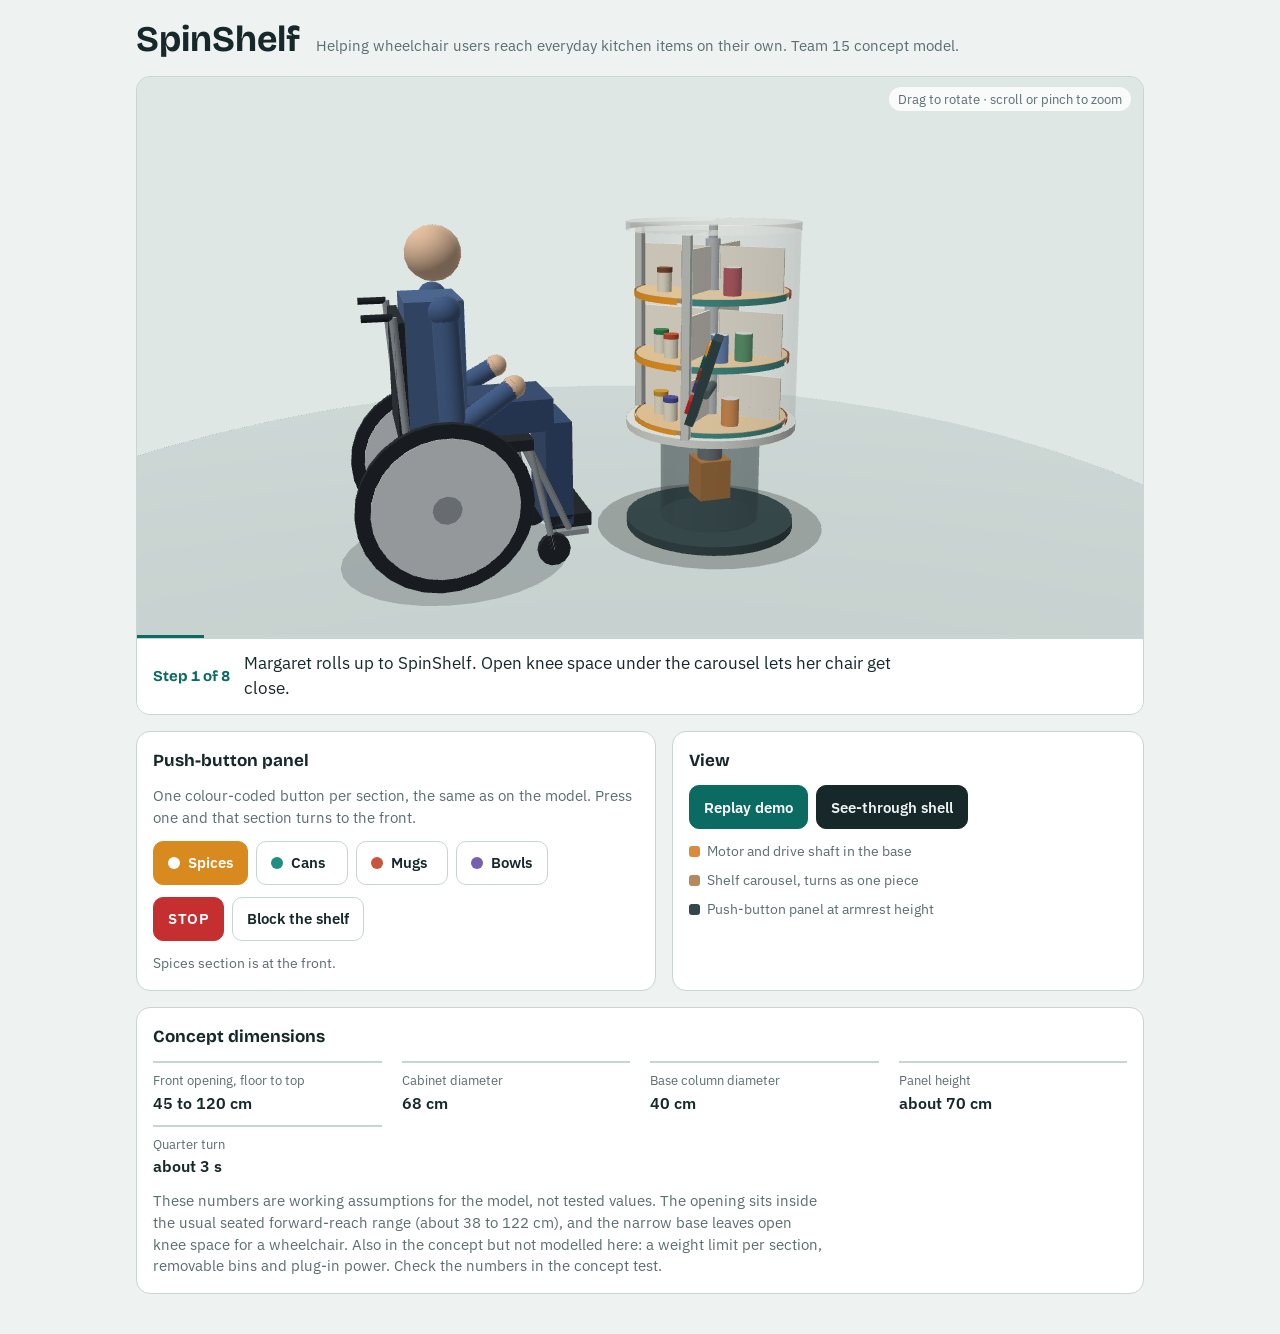
==== spinshelf-3d.html @ 4b02f3b1 "Add files via upload" ====
<!DOCTYPE html>
<html lang="en">
<head>
<meta charset="utf-8">
<meta name="viewport" content="width=device-width, initial-scale=1">
<title>SpinShelf 3D Concept Model</title>
<link rel="preconnect" href="https://fonts.googleapis.com">
<link href="https://fonts.googleapis.com/css2?family=Bricolage+Grotesque:opsz,wght@12..96,500;12..96,700&family=IBM+Plex+Sans:wght@400;500;600&display=swap" rel="stylesheet">
<style>
/* Layout idea: one stage (3D view) with the story caption under it, then the product's own side panel as the controls. */
:root{
  --paper:#eef2f1; --stage:#dfe7e5; --card:#ffffff; --ink:#16282a; --muted:#5a6d6f; --line:#c9d5d3;
  --accent:#0b6b62; --accent-ink:#ffffff;
  --s1:#d98a1f; --s2:#1f8f84; --s3:#c9563c; --s4:#7361ad; --stop:#c62f2f;
  --display:"Bricolage Grotesque","Trebuchet MS",sans-serif;
  --body:"IBM Plex Sans","Segoe UI",system-ui,sans-serif;
  color-scheme:light;
}
@media (prefers-color-scheme: dark){
  :root:not([data-theme="light"]){
    --paper:#101a1b; --stage:#182628; --card:#1b2b2d; --ink:#e8f0ef; --muted:#9db0b1; --line:#2f4245;
    --accent:#3cc0b0; --accent-ink:#06211e; color-scheme:dark;
  }
}
:root[data-theme="dark"]{
  --paper:#101a1b; --stage:#182628; --card:#1b2b2d; --ink:#e8f0ef; --muted:#9db0b1; --line:#2f4245;
  --accent:#3cc0b0; --accent-ink:#06211e; color-scheme:dark;
}
*{box-sizing:border-box}
html,body{margin:0}
body{background:var(--paper);color:var(--ink);font-family:var(--body);font-size:16px;line-height:1.5}
.wrap{max-width:1040px;margin:0 auto;padding:20px 16px 40px;display:flex;flex-direction:column;gap:16px}
header{display:flex;flex-wrap:wrap;align-items:baseline;gap:6px 16px}
h1{font-family:var(--display);font-weight:700;font-size:clamp(26px,4.5vw,36px);line-height:1.1;margin:0;text-wrap:balance}
header p{margin:0;color:var(--muted);font-size:15px}
.stage{position:relative;background:var(--stage);border:1px solid var(--line);border-radius:14px;overflow:hidden}
canvas{display:block;width:100%;height:min(62vh,560px);min-height:340px;touch-action:none;cursor:grab}
canvas:active{cursor:grabbing}
.hint{position:absolute;top:10px;right:12px;font-size:12.5px;color:var(--muted);background:color-mix(in srgb,var(--card) 80%,transparent);padding:3px 9px;border-radius:99px}
.err{position:absolute;inset:0;display:none;align-items:center;justify-content:center;padding:24px;text-align:center;color:var(--muted)}
.caption{display:flex;gap:14px;align-items:center;padding:12px 16px;background:var(--card);border-top:1px solid var(--line);min-height:76px}
.step{font-family:var(--display);font-weight:700;font-size:15px;color:var(--accent);white-space:nowrap;font-variant-numeric:tabular-nums}
#cap{margin:0;font-size:16.5px;max-width:65ch}
.bar{height:3px;background:var(--line)}
.bar i{display:block;height:100%;width:0;background:var(--accent)}
.controls{display:grid;grid-template-columns:1.1fr 1fr;gap:16px}
@media (max-width:720px){.controls{grid-template-columns:1fr}}
.card{background:var(--card);border:1px solid var(--line);border-radius:14px;padding:16px;display:flex;flex-direction:column;gap:12px}
h2{font-family:var(--display);font-weight:700;font-size:17px;margin:0}
.card p{margin:0;color:var(--muted);font-size:14.5px}
.row{display:flex;flex-wrap:wrap;gap:8px;align-items:center}
button{font:600 15px var(--body);color:var(--ink);background:transparent;border:1.5px solid var(--line);border-radius:10px;padding:9px 14px;min-height:44px;cursor:pointer}
button:hover{border-color:var(--ink)}
button:focus-visible{outline:3px solid var(--accent);outline-offset:2px}
button.primary{background:var(--accent);border-color:var(--accent);color:var(--accent-ink)}
button[aria-pressed="true"]{background:var(--ink);border-color:var(--ink);color:var(--paper)}
.shelf{min-width:92px;display:inline-flex;align-items:center;gap:8px}
.shelf::before{content:"";width:12px;height:12px;border-radius:50%;background:var(--c)}
.shelf[aria-pressed="true"]{background:var(--c);border-color:var(--c);color:#fff}
.shelf[aria-pressed="true"]::before{background:#fff}
.arrow{min-width:56px;font-size:18px}
.stopb{background:var(--stop);border-color:var(--stop);color:#fff;letter-spacing:.04em}
.seg{display:inline-flex;border:1.5px solid var(--line);border-radius:10px;overflow:hidden}
.seg button{border:0;border-radius:0}
.status{font-size:14px;color:var(--muted);min-height:21px}
.legend{display:flex;flex-wrap:wrap;gap:8px 18px;font-size:14px;color:var(--muted);padding:0;margin:0;list-style:none}
.legend li{display:flex;align-items:center;gap:7px}
.legend i{width:11px;height:11px;border-radius:3px;background:var(--c)}
.specs{display:grid;grid-template-columns:repeat(auto-fit,minmax(200px,1fr));gap:10px 20px;margin:0}
.specs div{border-top:2px solid var(--line);padding-top:8px}
.specs dt{font-size:13px;color:var(--muted)}
.specs dd{margin:0;font-weight:600;font-variant-numeric:tabular-nums}
.note{font-size:13.5px;color:var(--muted);margin:0;max-width:75ch}
</style>
</head>
<body>
<div class="wrap">
  <header>
    <h1>SpinShelf</h1>
    <p>Helping wheelchair users reach everyday kitchen items on their own. Team 15 concept model.</p>
  </header>

  <section class="stage" aria-label="3D model of SpinShelf">
    <canvas id="gl" aria-label="Interactive 3D model. Drag to rotate, scroll or pinch to zoom."></canvas>
    <div class="hint">Drag to rotate · scroll or pinch to zoom</div>
    <div class="err" id="err">This browser could not start the 3D view (WebGL is off). Open the page in Chrome, Safari or Edge.</div>
    <div class="bar"><i id="prog"></i></div>
    <div class="caption" aria-live="polite">
      <span class="step" id="stepn">Demo</span>
      <p id="cap">SpinShelf is a freestanding motorized carousel. Press a section button and that section turns to the front.</p>
    </div>
  </section>

  <div class="controls">
    <section class="card">
      <h2>Push-button panel</h2>
      <p>One colour-coded button per section, the same as on the model. Press one and that section turns to the front.</p>
      <div class="row" role="group" aria-label="Sections">
        <button class="shelf" id="b0" style="--c:var(--s1)" aria-pressed="true">Spices</button>
        <button class="shelf" id="b1" style="--c:var(--s2)" aria-pressed="false">Cans</button>
        <button class="shelf" id="b2" style="--c:var(--s3)" aria-pressed="false">Mugs</button>
        <button class="shelf" id="b3" style="--c:var(--s4)" aria-pressed="false">Bowls</button>
      </div>
      <div class="row">
        <button class="stopb" id="stop">STOP</button>
        <button id="block" aria-pressed="false">Block the shelf</button>
      </div>
      <div class="status" id="status">Spices section is at the front.</div>
    </section>

    <section class="card">
      <h2>View</h2>
      <div class="row">
        <button class="primary" id="play">Replay demo</button>
        <button id="shell" aria-pressed="true">See-through shell</button>
      </div>
      <ul class="legend">
        <li><i style="--c:#d98a3d"></i>Motor and drive shaft in the base</li>
        <li><i style="--c:#b58a5a"></i>Shelf carousel, turns as one piece</li>
        <li><i style="--c:#33474a"></i>Push-button panel at armrest height</li>
      </ul>
    </section>
  </div>

  <section class="card">
    <h2>Concept dimensions</h2>
    <dl class="specs">
      <div><dt>Front opening, floor to top</dt><dd>45 to 120 cm</dd></div>
      <div><dt>Cabinet diameter</dt><dd>68 cm</dd></div>
      <div><dt>Base column diameter</dt><dd>40 cm</dd></div>
      <div><dt>Panel height</dt><dd>about 70 cm</dd></div>
      <div><dt>Quarter turn</dt><dd>about 3 s</dd></div>
    </dl>
    <p class="note">These numbers are working assumptions for the model, not tested values. The opening sits inside the usual seated forward-reach range (about 38 to 122 cm), and the narrow base leaves open knee space for a wheelchair. Also in the concept but not modelled here: a weight limit per section, removable bins and plug-in power. Check the numbers in the concept test.</p>
  </section>
</div>

<script>
(function(){
"use strict";
const cv=document.getElementById('gl');
const gl=cv.getContext('webgl',{antialias:true,alpha:false});
if(!gl){document.getElementById('err').style.display='flex';return;}

/* ---------- math ---------- */
const mul=(a,b)=>{const o=new Array(16);for(let c=0;c<4;c++)for(let r=0;r<4;r++)o[c*4+r]=a[r]*b[c*4]+a[4+r]*b[c*4+1]+a[8+r]*b[c*4+2]+a[12+r]*b[c*4+3];return o;};
const X=(...m)=>m.reduce(mul);
const T=(x,y,z)=>[1,0,0,0,0,1,0,0,0,0,1,0,x,y,z,1];
const RY=a=>{const c=Math.cos(a),s=Math.sin(a);return[c,0,-s,0,0,1,0,0,s,0,c,0,0,0,0,1];};
const RX=a=>{const c=Math.cos(a),s=Math.sin(a);return[1,0,0,0,0,c,s,0,0,-s,c,0,0,0,0,1];};
const RZ=a=>{const c=Math.cos(a),s=Math.sin(a);return[c,s,0,0,-s,c,0,0,0,0,1,0,0,0,0,1];};
const tp=(m,x,y,z)=>[m[0]*x+m[4]*y+m[8]*z+m[12],m[1]*x+m[5]*y+m[9]*z+m[13],m[2]*x+m[6]*y+m[10]*z+m[14]];
const tn=(m,x,y,z)=>[m[0]*x+m[4]*y+m[8]*z,m[1]*x+m[5]*y+m[9]*z,m[2]*x+m[6]*y+m[10]*z];
const sub=(a,b)=>[a[0]-b[0],a[1]-b[1],a[2]-b[2]];
const cross=(a,b)=>[a[1]*b[2]-a[2]*b[1],a[2]*b[0]-a[0]*b[2],a[0]*b[1]-a[1]*b[0]];
const dot=(a,b)=>a[0]*b[0]+a[1]*b[1]+a[2]*b[2];
const len=a=>Math.hypot(a[0],a[1],a[2]);
const norm=a=>{const l=len(a)||1;return[a[0]/l,a[1]/l,a[2]/l];};
const lerp3=(a,b,t)=>[a[0]+(b[0]-a[0])*t,a[1]+(b[1]-a[1])*t,a[2]+(b[2]-a[2])*t];
const persp=(fy,asp,n,f)=>{const t=1/Math.tan(fy/2);return[t/asp,0,0,0,0,t,0,0,0,0,(f+n)/(n-f),-1,0,0,2*f*n/(n-f),0];};
const lookAt=(e,c,u)=>{const z=norm(sub(e,c)),x=norm(cross(u,z)),y=cross(z,x);return[x[0],y[0],z[0],0,x[1],y[1],z[1],0,x[2],y[2],z[2],0,-dot(x,e),-dot(y,e),-dot(z,e),1];};

/* ---------- gl ---------- */
function sh(t,s){const o=gl.createShader(t);gl.shaderSource(o,s);gl.compileShader(o);return o;}
const pr=gl.createProgram();
gl.attachShader(pr,sh(gl.VERTEX_SHADER,'attribute vec3 p;attribute vec3 n;attribute vec4 c;uniform mat4 vp;varying vec3 vn;varying vec3 vw;varying vec4 vc;void main(){vn=n;vw=p;vc=c;gl_Position=vp*vec4(p,1.);}'));
gl.attachShader(pr,sh(gl.FRAGMENT_SHADER,'precision mediump float;uniform vec3 eye;varying vec3 vn;varying vec3 vw;varying vec4 vc;void main(){vec3 n=normalize(vn);vec3 v=normalize(eye-vw);if(dot(n,v)<0.)n=-n;float d=max(dot(n,normalize(vec3(.45,.85,.5))),0.);float f=max(dot(n,normalize(vec3(-.6,.25,-.5))),0.);float r=pow(1.-max(dot(n,v),0.),3.)*.08;gl_FragColor=vec4(vc.rgb*(.52+.5*d+.16*f)+r,vc.a);}'));
gl.linkProgram(pr);gl.useProgram(pr);
const aP=gl.getAttribLocation(pr,'p'),aN=gl.getAttribLocation(pr,'n'),aC=gl.getAttribLocation(pr,'c');
const uVP=gl.getUniformLocation(pr,'vp'),uEye=gl.getUniformLocation(pr,'eye');
const glbuf=gl.createBuffer();
gl.bindBuffer(gl.ARRAY_BUFFER,glbuf);
gl.enableVertexAttribArray(aP);gl.enableVertexAttribArray(aN);gl.enableVertexAttribArray(aC);
gl.vertexAttribPointer(aP,3,gl.FLOAT,false,40,0);
gl.vertexAttribPointer(aN,3,gl.FLOAT,false,40,12);
gl.vertexAttribPointer(aC,4,gl.FLOAT,false,40,24);
gl.enable(gl.DEPTH_TEST);

/* ---------- mesh builders ---------- */
const mk=()=>({a:new Float32Array(900000),n:0});
const OP=mk(),TR=mk();
function vtx(b,p,n,c){const a=b.a,i=b.n;a[i]=p[0];a[i+1]=p[1];a[i+2]=p[2];a[i+3]=n[0];a[i+4]=n[1];a[i+5]=n[2];a[i+6]=c[0];a[i+7]=c[1];a[i+8]=c[2];a[i+9]=c[3];b.n=i+10;}
function tri(b,p0,p1,p2,n0,n1,n2,c){vtx(b,p0,n0,c);vtx(b,p1,n1,c);vtx(b,p2,n2,c);}
function quad(b,p0,p1,p2,p3,c){const n=norm(cross(sub(p1,p0),sub(p2,p0)));tri(b,p0,p1,p2,n,n,n,c);tri(b,p0,p2,p3,n,n,n,c);}
function box(b,m,w,h,d,c){const x=w/2,y=h/2,z=d/2;const P=[[-x,-y,-z],[x,-y,-z],[x,y,-z],[-x,y,-z],[-x,-y,z],[x,-y,z],[x,y,z],[-x,y,z]].map(q=>tp(m,q[0],q[1],q[2]));
  [[4,5,6,7],[1,0,3,2],[5,1,2,6],[0,4,7,3],[7,6,2,3],[0,1,5,4]].forEach(f=>quad(b,P[f[0]],P[f[1]],P[f[2]],P[f[3]],c));}
function cyl(b,m,r,h,c,o){o=o||{};const sg=o.segs||28,a0=o.a0||0,a1=o.a1===undefined?Math.PI*2:o.a1,cc=o.cap||c;
  const ct=tp(m,0,h,0),cb=tp(m,0,0,0),nu=tn(m,0,1,0),nd=tn(m,0,-1,0);
  for(let i=0;i<sg;i++){const A=a0+(a1-a0)*i/sg,B=a0+(a1-a0)*(i+1)/sg,sa=Math.sin(A),ca=Math.cos(A),sb=Math.sin(B),cbb=Math.cos(B);
    const p0=tp(m,r*sa,0,r*ca),p1=tp(m,r*sb,0,r*cbb),p2=tp(m,r*sb,h,r*cbb),p3=tp(m,r*sa,h,r*ca),nA=tn(m,sa,0,ca),nB=tn(m,sb,0,cbb);
    tri(b,p0,p1,p2,nA,nB,nB,c);tri(b,p0,p2,p3,nA,nB,nA,c);
    if(!o.open){tri(b,ct,p3,p2,nu,nu,nu,cc);tri(b,cb,p1,p0,nd,nd,nd,cc);}}}
function sphere(b,m,r,c){const U=14,V=9;for(let j=0;j<V;j++)for(let i=0;i<U;i++){
  const f=(u,v)=>{const th=u/U*Math.PI*2,ph=v/V*Math.PI;return[Math.sin(ph)*Math.sin(th),Math.cos(ph),Math.sin(ph)*Math.cos(th)];};
  const n0=f(i,j),n1=f(i+1,j),n2=f(i+1,j+1),n3=f(i,j+1);const P=q=>tp(m,q[0]*r,q[1]*r,q[2]*r);
  tri(b,P(n0),P(n3),P(n2),n0,n3,n2,c);tri(b,P(n0),P(n2),P(n1),n0,n2,n1,c);}}
function rod(b,A,B,r,c){const d=sub(B,A),L=len(d);if(L<1e-5)return;const y=norm(d);let x=cross(y,Math.abs(y[2])<.9?[0,0,1]:[1,0,0]);x=norm(x);const z=cross(x,y);
  cyl(b,[x[0],x[1],x[2],0,y[0],y[1],y[2],0,z[0],z[1],z[2],0,A[0],A[1],A[2],1],r,L,c,{segs:12});}

/* ---------- scene state ---------- */
const TAU=Math.PI*2,Q=Math.PI/2;
const TIER_Y=[0.45,0.70,0.95],TIER_H=0.25,R=0.30;
const SEC=[[.85,.54,.12,1],[.12,.56,.52,1],[.79,.34,.24,1],[.45,.38,.68,1]]; // spices, cans, mugs, bowls
const WOOD=[.78,.62,.42,1],WOOD2=[.86,.74,.56,1];
const car={a:0,t:0,v:0};
/* items: tier, wedge(0 front,1 right,2 back,3 left), type, colour, offset angle, radius */
const J=[.93,.9,.82,1],BW=[.9,.88,.84,1];
const items=[
 {t:0,w:0,k:'jar',c:J,o:-.28,r:.2,cap:[.8,.6,.2,1]},{t:0,w:0,k:'jar',c:J,o:.28,r:.2,cap:[.3,.3,.6,1]},
 {t:1,w:0,k:'jar',c:J,o:-.28,r:.2,cap:[.2,.5,.3,1]},{t:1,w:0,k:'jar',c:J,o:.28,r:.2,cap:[.75,.3,.2,1]},
 {t:2,w:0,k:'jar',c:J,o:0,r:.2,cap:[.5,.3,.2,1]},
 {t:0,w:1,k:'can',c:[.85,.5,.2,1],o:0,r:.19},{t:1,w:1,k:'can',c:[.3,.45,.7,1],o:-.25,r:.2},{t:1,w:1,k:'can',c:[.25,.55,.35,1],o:.25,r:.2},{t:2,w:1,k:'can',c:[.7,.25,.3,1],o:0,r:.19},
 {t:1,w:2,k:'mug',c:[.84,.2,.18,1],o:0,r:.2,target:true},
 {t:0,w:2,k:'mug',c:[.25,.4,.65,1],o:-.26,r:.2},{t:0,w:2,k:'mug',c:[.95,.72,.2,1],o:.26,r:.2},{t:2,w:2,k:'mug',c:[.3,.6,.45,1],o:0,r:.2},
 {t:0,w:3,k:'bowl',c:BW,o:0,r:.18},{t:1,w:3,k:'bowl',c:[.6,.75,.85,1],o:0,r:.18},{t:2,w:3,k:'bowl',c:BW,o:0,r:.18}
];
const S={sel:0,blocked:false,shell:true,mode:'wheel',pz:2.0,pzT:.82,hand:[.2,.68,1.8],handKey:'rest',held:false,hl:false,
  yaw:1.25,pitch:.2,dist:3.5,yawT:null,userCam:false,pressed:null,pressT:0,stopFlash:0,time:0};
const PARK={wheel:.82,stand:.55};

const PANEL=X(T(.46,.72,.22),RY(-.5),RX(-.3));
const BTN={s0:[0,.11,.018],s1:[0,.065,.018],s2:[0,.02,.018],s3:[0,-.025,.018],stop:[0,-.1,.018]};
const btnWorld=k=>{const q=BTN[k];return tp(PANEL,q[0],q[1],q[2]+.03);};

function shoulder(){return S.mode==='wheel'?[.21,.96,S.pz+.03]:[.22,1.36,S.pz];}
function restPos(){return S.mode==='wheel'?[.19,.68,S.pz-.2]:[.26,.84,S.pz+.02];}
function handGoal(){const k=S.handKey;if(k==='rest')return restPos();if(k==='item')return[0,TIER_Y[1]+.075,.2];return btnWorld(k);}

/* ---------- build frame ---------- */
function drawItem(b,m,it,col){
  if(it.k==='mug'){cyl(b,m,.04,.09,col,{segs:16,cap:[col[0]*.6,col[1]*.6,col[2]*.6,1]});box(b,X(m,T(.052,.045,0)),.022,.05,.012,col);}
  else if(it.k==='jar'){cyl(b,m,.028,.075,col,{segs:14});cyl(b,X(m,T(0,.075,0)),.03,.018,it.cap,{segs:14});}
  else if(it.k==='can'){cyl(b,m,.034,.105,col,{segs:16,cap:[.8,.8,.8,1]});}
  else if(it.k==='bowl'){cyl(b,m,.065,.045,col,{segs:18,cap:[.75,.73,.7,1]});}
  else if(it.k==='box'){box(b,X(m,T(0,.085,0)),.12,.17,.05,col);}
}
function person(b){
  const z=S.pz,body=[.26,.36,.52,1],body2=[.2,.28,.42,1],head=[.86,.72,.6,1],metal=[.55,.58,.6,1],dark=[.13,.15,.17,1];
  const sh=shoulder(),hd=S.hand;
  if(S.mode==='wheel'){
    [-1,1].forEach(s=>{cyl(b,X(T(s*.3+.015,.3,z+.06),RZ(Q)),.3,.03,dark,{segs:30});cyl(b,X(T(s*.3+.019,.3,z+.06),RZ(Q)),.25,.038,[.8,.82,.83,1],{segs:30});cyl(b,X(T(s*.3+.022,.3,z+.06),RZ(Q)),.05,.044,metal,{segs:12});
      cyl(b,X(T(s*.2+.012,.06,z-.33),RZ(Q)),.06,.024,dark,{segs:14});rod(b,[s*.2,.06,z-.33],[s*.2,.45,z-.25],.012,metal);rod(b,[s*.17,.45,z-.25],[s*.15,.11,z-.4],.012,metal);
      rod(b,[s*.22,.45,z+.17],[s*.22,.95,z+.2],.013,metal);rod(b,[s*.22,.95,z+.2],[s*.22,.95,z+.3],.013,dark);});
    box(b,T(0,.47,z-.05),.44,.04,.42,dark);box(b,T(0,.72,z+.18),.44,.42,.035,dark);box(b,T(0,.1,z-.41),.34,.02,.12,metal);
    box(b,T(0,.555,z-.14),.3,.12,.42,body2);box(b,T(0,.32,z-.37),.28,.4,.1,body2);box(b,T(0,.135,z-.41),.28,.05,.16,dark);
    box(b,T(0,.76,z+.06),.34,.46,.2,body);sphere(b,T(0,1.14,z+.04),.1,head);
    armL(b,[-.21,.96,z+.03],[-.19,.68,z-.2],body,head);
  }else{
    [-1,1].forEach(s=>{box(b,T(s*.09,.44,z),.13,.84,.15,body2);box(b,T(s*.09,.03,z-.04),.13,.06,.24,dark);});
    box(b,T(0,1.14,z),.36,.56,.2,body);sphere(b,T(0,1.56,z),.1,head);
    armL(b,[-.22,1.36,z],[-.26,.84,z+.02],body,head);
  }
  armL(b,sh,hd,body,head);
  function armL(b,A,H,c1,c2){const L=.7,d=Math.min(len(sub(H,A)),L-.001),mid=lerp3(A,H,.5),drop=Math.sqrt(L*L/4-d*d/4);const E=[mid[0]+(A[0]>0?.04:-.04),mid[1]-drop*.9,mid[2]+drop*.35];
    rod(b,A,E,.045,c1);rod(b,E,H,.038,c1);sphere(b,T(E[0],E[1],E[2]),.045,c1);sphere(b,T(A[0],A[1],A[2]),.055,c1);sphere(b,T(H[0],H[1],H[2]),.042,c2);}
}
function build(){
  OP.n=0;TR.n=0;const al=S.shell?.2:1,SB=S.shell?TR:OP;
  const shellC=[.93,.94,.92,al],baseC=[.2,.27,.28,S.shell?.3:1];
  const rotating=Math.abs(car.t-car.a)>.002&&!S.blocked;
  /* floor */
  cyl(OP,T(0,-.02,.5),2.6,.02,S.floor,{segs:48});
  cyl(TR,T(0,.001,0),.46,.001,[0,0,0,.13],{segs:32});cyl(TR,T(0,.001,S.pz),.42,.001,[0,0,0,.1],{segs:32});
  /* base, motor, shaft */
  cyl(OP,T(0,0,0),.34,.035,[.2,.27,.28,1],{segs:36});
  const glow=rotating?.75+.25*Math.sin(S.time*14):.0;
  box(OP,T(0,.2,0),.13,.16,.13,[.85,.54+glow*.2,.24+glow*.2,1]);
  cyl(OP,T(0,.28,0),.05,.05,[.5,.52,.55,1],{segs:14});
  cyl(OP,T(0,.3,0),.018,.92,[.62,.64,.66,1],{segs:10});
  cyl(SB,T(0,.035,0),.2,.385,baseC,{segs:32,open:S.shell});
  /* housing */
  cyl(OP,T(0,.42,0),.34,.03,[.86,.87,.85,1],{segs:40});
  cyl(SB,T(0,1.2,0),.34,.035,[.93,.94,.92,S.shell?.45:1],{segs:40});
  const op=.9;cyl(SB,T(0,.45,0),.338,.75,shellC,{segs:40,a0:op,a1:TAU-op,open:true});
  [op,-op].forEach(a=>box(OP,X(RY(a),T(0,.825,.338)),.03,.75,.03,[.8,.81,.79,1]));
  /* tiers */
  TIER_Y.forEach((ty,i)=>{const m=X(T(0,ty,0),RY(car.a));
    cyl(OP,m,R,.018,WOOD,{segs:36,cap:WOOD2});
    for(let k=0;k<4;k++)cyl(OP,X(m,T(0,-.006,0)),R+.007,.024,SEC[k].map((v,j)=>j<3?v*(S.sel===k?1.15:.9):1),{segs:10,open:true,a0:k*Q-Q/2+.05,a1:k*Q+Q/2-.05});
    [Q/2,Q/2+Q].forEach(a=>box(OP,X(m,RY(a),T(0,.105,0)),R*2-.02,.17,.01,[.95,.92,.86,1]));
    cyl(OP,X(m,T(0,.018,0)),.03,.2,[.7,.72,.74,1],{segs:10});
  });
  items.forEach(it=>{let col=it.c;
    if(it.target&&S.hl){const p=.5+.5*Math.sin(S.time*7);col=[it.c[0]+p*.25,it.c[1]+p*.35,it.c[2]+p*.3,1];}
    if(it.target&&S.held){drawItem(OP,T(S.hand[0],S.hand[1]-.05,S.hand[2]-.02),it,col);return;}
    const ang=it.w*Q+it.o+car.a;const m=X(T(0,TIER_Y[it.t]+.018,0),RY(ang),T(0,0,it.r));
    drawItem(OP,m,it,col);
    if(it.target&&S.hl){const w=tp(m,0,0,0);sphere(OP,T(w[0],w[1]+.17+.012*Math.sin(S.time*5),w[2]),.016,[1,.85,.2,1]);}
  });
  /* side panel */
  rod(OP,[.3,.66,.12],tp(PANEL,0,-.05,-.02),.016,[.3,.36,.37,1]);
  if(S.blocked)cyl(OP,X(T(.2,TIER_Y[1]+.02,.31),RX(.5)),.03,.2,[.2,.5,.3,1],{segs:12});
  box(OP,PANEL,.13,.31,.03,[.2,.28,.29,1]);
  const lit=(k,c)=>S.pressed===k&&S.pressT>0?[Math.min(1,c[0]+.4),Math.min(1,c[1]+.4),Math.min(1,c[2]+.4),1]:c;
  [0,1,2,3].forEach(i=>{const c=SEC[i],on=S.sel===i,k=BTN['s'+i];box(OP,X(PANEL,T(k[0],k[1],on?.018:.021)),.095,.036,.012,lit('s'+i,on?[c[0]*1.15,c[1]*1.15,c[2]*1.15,1]:[c[0]*.65,c[1]*.65,c[2]*.65,1]));});
  {const q=BTN.stop,f=S.stopFlash>0?1:.8;box(OP,X(PANEL,T(q[0],q[1],.021)),.095,.046,.014,[f,.18*f,.16*f,1]);}
  person(OP);
}

/* ---------- interaction ---------- */
const $=id=>document.getElementById(id);
const NAMES=['Spices','Cans','Mugs','Bowls'];
function setStatus(s){$('status').textContent=s;}
function mark(i){S.sel=i;[0,1,2,3].forEach(n=>$('b'+n).setAttribute('aria-pressed',String(n===i)));}
function press(k,ms){S.pressed=k;S.pressT=ms||.5;}
function goSection(i){mark(i);let t=-i*Q;while(t-car.a>Math.PI)t-=TAU;while(t-car.a<-Math.PI)t+=TAU;car.t=t;}
function stopAll(){car.t=car.a;car.v=0;S.stopFlash=.8;}
function setBlocked(b){S.blocked=b;$('block').setAttribute('aria-pressed',String(b));$('block').textContent=b?'Remove the blockage':'Block the shelf';}
let handHold=0;
function manual(k,fn,msg){demo.on=false;S.hl=false;S.pzT=PARK[S.mode];S.handKey=k;press(k,.6);handHold=.7;fn();setStatus(msg);$('stepn').textContent='Free play';$('cap').textContent='You are driving the panel. Press Replay demo to watch the walkthrough again.';$('prog').style.width='0';}
[0,1,2,3].forEach(n=>$('b'+n).onclick=()=>manual('s'+n,()=>goSection(n),NAMES[n]+' section is turning to the front.'));
$('stop').onclick=()=>manual('stop',stopAll,'Stopped. The carousel holds its position.');
$('block').onclick=()=>{const b=!S.blocked;demo.on=false;setBlocked(b);setStatus(b?'Obstacle sensor: something is in the way, so rotation is paused.':'Clear. Rotation continues.');};
$('shell').onclick=e=>{S.shell=!S.shell;e.currentTarget.setAttribute('aria-pressed',String(S.shell));};
$('play').onclick=startDemo;

/* camera */
const ptrs=new Map();let pinch=0;
cv.addEventListener('pointerdown',e=>{cv.setPointerCapture(e.pointerId);ptrs.set(e.pointerId,[e.clientX,e.clientY]);S.userCam=true;});
cv.addEventListener('pointermove',e=>{if(!ptrs.has(e.pointerId))return;const p=ptrs.get(e.pointerId);
  if(ptrs.size===1){S.yaw-=(e.clientX-p[0])*.008;S.pitch=Math.max(-.05,Math.min(1.3,S.pitch+(e.clientY-p[1])*.006));}
  ptrs.set(e.pointerId,[e.clientX,e.clientY]);
  if(ptrs.size===2){const a=[...ptrs.values()],d=Math.hypot(a[0][0]-a[1][0],a[0][1]-a[1][1]);if(pinch)S.dist=Math.max(1.6,Math.min(6,S.dist*pinch/d));pinch=d;}});
const up=e=>{ptrs.delete(e.pointerId);pinch=0;};
cv.addEventListener('pointerup',up);cv.addEventListener('pointercancel',up);
cv.addEventListener('wheel',e=>{e.preventDefault();S.dist=Math.max(1.6,Math.min(6,S.dist*(1+Math.sign(e.deltaY)*.08)));S.userCam=true;},{passive:false});

/* ---------- demo ---------- */
const demo={on:false,i:0,t:0};
const STEPS=[
 {d:3.4,cap:()=>'Margaret rolls up to SpinShelf. Open knee space under the carousel lets her chair get close.',go(){S.pzT=PARK[S.mode];S.yawT=1.25;}},
 {d:3.6,cap:()=>'Her red mug is in the Mugs section, which is facing the back. In a normal cabinet that means leaning out of the chair or waiting for help.',go(){S.hl=true;S.yawT=2.0;}},
 {d:1.8,cap:()=>'She presses the Mugs button on the panel by her armrest.',go(){S.handKey='s2';S.yawT=1.0;},end(){press('s2');goSection(2);setStatus('Mugs section is turning to the front.');}},
 {d:6.4,cap:()=>'The motor starts gently and turns the carousel slowly until the Mugs section faces her.',go(){S.handKey='rest';S.yawT=1.45;}},
 {d:1.6,cap:()=>'The mug arrives at the front opening.',go(){S.yawT=1.3;}},
 {d:1.5,cap:()=>'She takes it from the front edge.',go(){S.handKey='item';},end(){S.held=true;S.hl=false;}},
 {d:3.2,cap:()=>'No leaning out of her chair and no waiting for help.',go(){S.handKey='rest';}},
 {d:5,cap:()=>'If something blocks the shelf, a sensor pauses it, and STOP holds it at any time. Try the panel below.',go(){S.yawT=1.15;}}
];
function resetScene(){car.a=0;car.t=0;car.v=0;setBlocked(false);S.held=false;S.hl=false;S.handKey='rest';mark(0);S.stopFlash=0;S.pressT=0;}
function startDemo(){resetScene();S.pz=2.0;S.hand=restPos();S.userCam=false;demo.on=true;demo.i=-1;demo.t=0;nextStep();setStatus('Spices section is at the front.');}
function nextStep(){if(demo.i>=0&&STEPS[demo.i].end)STEPS[demo.i].end();demo.i++;demo.t=0;
  if(demo.i>=STEPS.length){demo.on=false;$('stepn').textContent='Done';$('prog').style.width='100%';return;}
  const s=STEPS[demo.i];s.go();$('cap').textContent=s.cap();$('stepn').textContent='Step '+(demo.i+1)+' of '+STEPS.length;}

/* ---------- loop ---------- */
function themeFloor(){const dark=getComputedStyle(document.documentElement).colorScheme.includes('dark');
  S.clear=dark?[.094,.149,.157]:[.875,.906,.898];S.floor=dark?[.16,.24,.25,1]:[.8,.845,.835,1];}
themeFloor();
if(window.matchMedia)matchMedia('(prefers-color-scheme: dark)').addEventListener('change',themeFloor);
new MutationObserver(themeFloor).observe(document.documentElement,{attributes:true,attributeFilter:['data-theme']});

let last=0;
function frame(ms){
  const now=ms/1000,dt=Math.min(.05,now-last||.016);last=now;S.time=now;
  /* simulate */
  if(demo.on){demo.t+=dt;const s=STEPS[demo.i];$('prog').style.width=((demo.i+Math.min(1,demo.t/s.d))/STEPS.length*100)+'%';if(demo.t>=s.d)nextStep();}
  else if(handHold>0){handHold-=dt;if(handHold<=0)S.handKey='rest';}
  if(!S.blocked){const df=car.t-car.a,vt=Math.min(.68,Math.abs(df)*2.2+.06);car.v=Math.min(vt,car.v+.9*dt);const sp=car.v*dt;if(Math.abs(df)<=sp){car.a=car.t;car.v=0;}else car.a+=Math.sign(df)*sp;}else car.v=0;
  {const df=S.pzT-S.pz,sp=Math.min(.55,Math.abs(df)*1.6+.03)*dt;S.pz=Math.abs(df)<=sp?S.pzT:S.pz+Math.sign(df)*sp;}
  S.hand=lerp3(S.hand,handGoal(),Math.min(1,dt*(S.handKey==='rest'&&Math.abs(S.pzT-S.pz)>.01?30:5)));
  if(S.pressT>0)S.pressT-=dt;if(S.stopFlash>0)S.stopFlash-=dt;
  if(!S.userCam&&S.yawT!==null)S.yaw+=(S.yawT-S.yaw)*Math.min(1,dt*1.3);
  /* draw */
  const dpr=Math.min(2,window.devicePixelRatio||1),w=Math.round(cv.clientWidth*dpr),h=Math.round(cv.clientHeight*dpr);
  if(cv.width!==w||cv.height!==h){cv.width=w;cv.height=h;}
  gl.viewport(0,0,w,h);gl.clearColor(S.clear[0],S.clear[1],S.clear[2],1);gl.clear(gl.COLOR_BUFFER_BIT|gl.DEPTH_BUFFER_BIT);
  build();
  const asp=w/h,ctr=[0,.72,.3],dist=S.dist*(asp<1?1.25:1);
  const eye=[ctr[0]+dist*Math.cos(S.pitch)*Math.sin(S.yaw),ctr[1]+dist*Math.sin(S.pitch),ctr[2]+dist*Math.cos(S.pitch)*Math.cos(S.yaw)];
  gl.uniformMatrix4fv(uVP,false,new Float32Array(mul(persp(.6,asp,.1,30),lookAt(eye,ctr,[0,1,0]))));
  gl.uniform3f(uEye,eye[0],eye[1],eye[2]);
  gl.disable(gl.BLEND);gl.depthMask(true);
  gl.bufferData(gl.ARRAY_BUFFER,OP.a.subarray(0,OP.n),gl.DYNAMIC_DRAW);gl.drawArrays(gl.TRIANGLES,0,OP.n/10);
  gl.enable(gl.BLEND);gl.blendFunc(gl.SRC_ALPHA,gl.ONE_MINUS_SRC_ALPHA);gl.depthMask(false);
  gl.bufferData(gl.ARRAY_BUFFER,TR.a.subarray(0,TR.n),gl.DYNAMIC_DRAW);gl.drawArrays(gl.TRIANGLES,0,TR.n/10);
  gl.depthMask(true);
  requestAnimationFrame(frame);
}
const calm=window.matchMedia&&matchMedia('(prefers-reduced-motion: reduce)').matches;
if(calm){S.pz=PARK.wheel;S.hand=restPos();$('play').textContent='Play demo';$('stepn').textContent='Ready';}
else startDemo();
window.__S=S;window.__demo=demo;window.__car=car;
requestAnimationFrame(frame);
})();
</script>
</body>
</html>
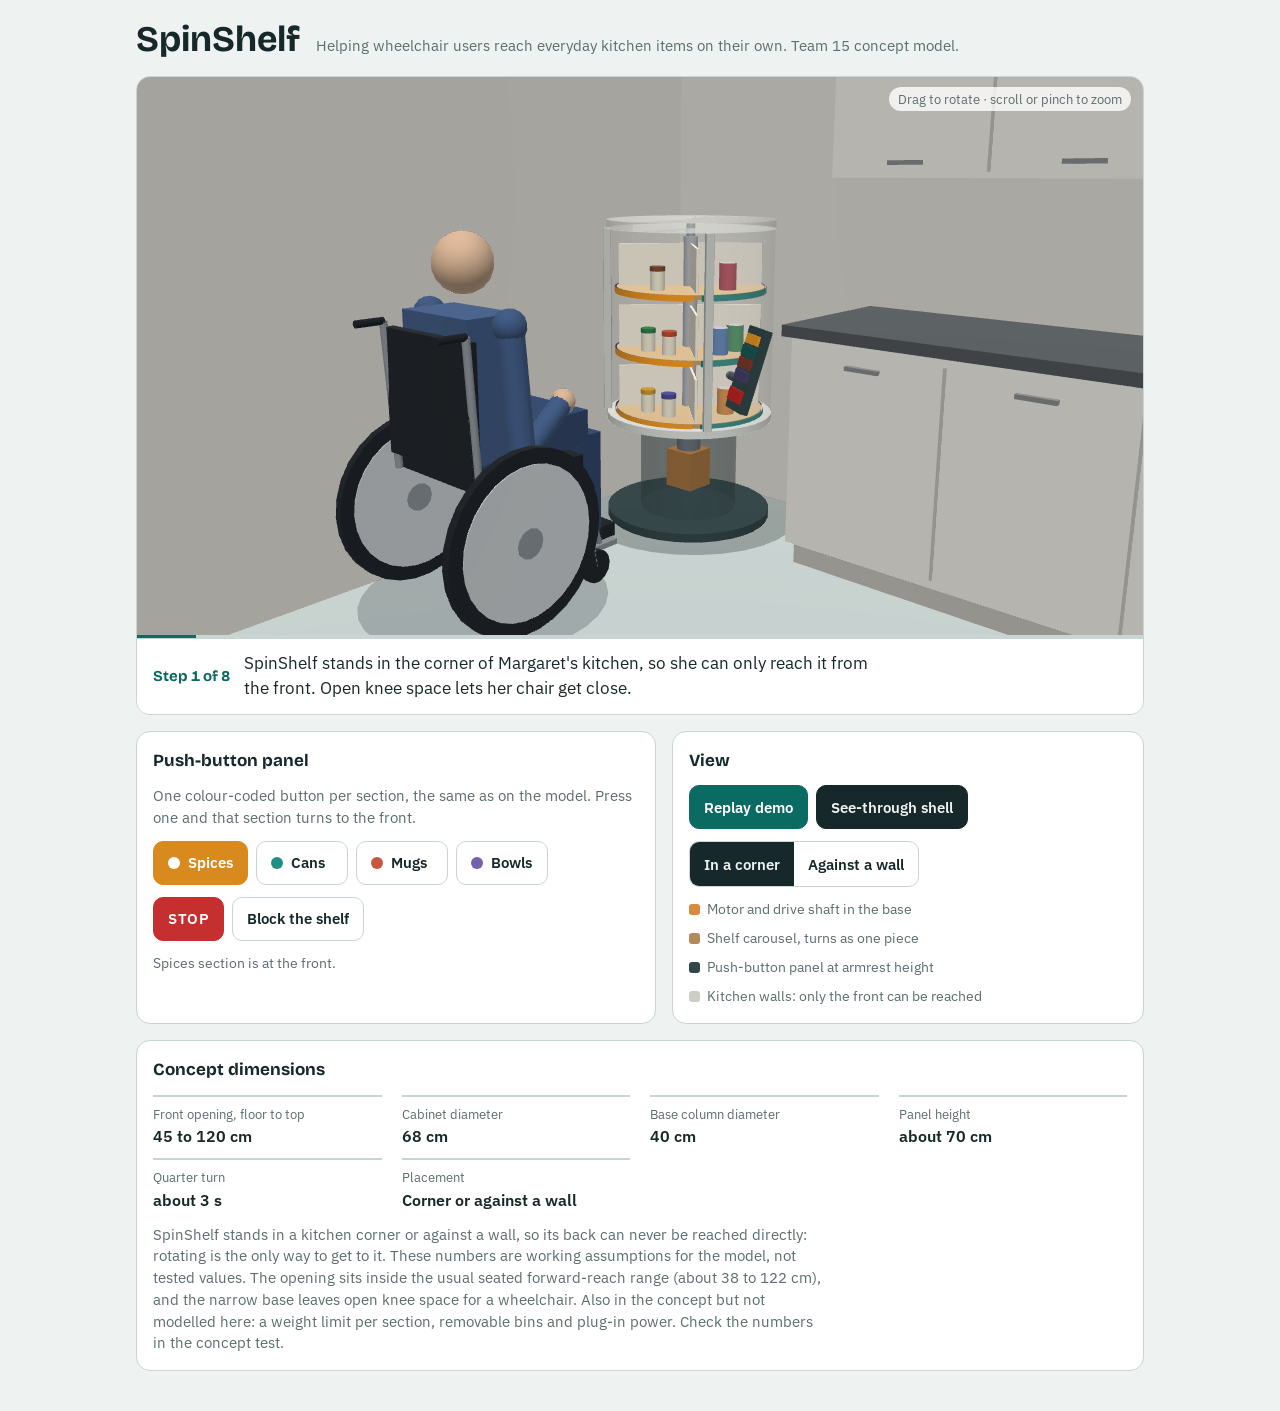
==== commit 53c4b64a: "Add files via upload" ====
--- a/spinshelf-3d.html
+++ b/spinshelf-3d.html
@@ -87,7 +87,7 @@
     <div class="bar"><i id="prog"></i></div>
     <div class="caption" aria-live="polite">
       <span class="step" id="stepn">Demo</span>
-      <p id="cap">SpinShelf is a freestanding motorized carousel. Press a section button and that section turns to the front.</p>
+      <p id="cap">SpinShelf stands in the kitchen corner, so only its front can be reached. Press a section button and that section turns to the front.</p>
     </div>
   </section>
 
@@ -114,10 +114,17 @@
         <button class="primary" id="play">Replay demo</button>
         <button id="shell" aria-pressed="true">See-through shell</button>
       </div>
+      <div class="row">
+        <span class="seg" role="group" aria-label="Where SpinShelf stands">
+          <button id="pc" aria-pressed="true">In a corner</button>
+          <button id="pw" aria-pressed="false">Against a wall</button>
+        </span>
+      </div>
       <ul class="legend">
         <li><i style="--c:#d98a3d"></i>Motor and drive shaft in the base</li>
         <li><i style="--c:#b58a5a"></i>Shelf carousel, turns as one piece</li>
         <li><i style="--c:#33474a"></i>Push-button panel at armrest height</li>
+        <li><i style="--c:#cfccc4"></i>Kitchen walls: only the front can be reached</li>
       </ul>
     </section>
   </div>
@@ -130,8 +137,9 @@
       <div><dt>Base column diameter</dt><dd>40 cm</dd></div>
       <div><dt>Panel height</dt><dd>about 70 cm</dd></div>
       <div><dt>Quarter turn</dt><dd>about 3 s</dd></div>
+      <div><dt>Placement</dt><dd>Corner or against a wall</dd></div>
     </dl>
-    <p class="note">These numbers are working assumptions for the model, not tested values. The opening sits inside the usual seated forward-reach range (about 38 to 122 cm), and the narrow base leaves open knee space for a wheelchair. Also in the concept but not modelled here: a weight limit per section, removable bins and plug-in power. Check the numbers in the concept test.</p>
+    <p class="note">SpinShelf stands in a kitchen corner or against a wall, so its back can never be reached directly: rotating is the only way to get to it. These numbers are working assumptions for the model, not tested values. The opening sits inside the usual seated forward-reach range (about 38 to 122 cm), and the narrow base leaves open knee space for a wheelchair. Also in the concept but not modelled here: a weight limit per section, removable bins and plug-in power. Check the numbers in the concept test.</p>
   </section>
 </div>
 
@@ -214,8 +222,8 @@
  {t:0,w:2,k:'mug',c:[.25,.4,.65,1],o:-.26,r:.2},{t:0,w:2,k:'mug',c:[.95,.72,.2,1],o:.26,r:.2},{t:2,w:2,k:'mug',c:[.3,.6,.45,1],o:0,r:.2},
  {t:0,w:3,k:'bowl',c:BW,o:0,r:.18},{t:1,w:3,k:'bowl',c:[.6,.75,.85,1],o:0,r:.18},{t:2,w:3,k:'bowl',c:BW,o:0,r:.18}
 ];
-const S={sel:0,blocked:false,shell:true,mode:'wheel',pz:2.0,pzT:.82,hand:[.2,.68,1.8],handKey:'rest',held:false,hl:false,
-  yaw:1.25,pitch:.2,dist:3.5,yawT:null,userCam:false,pressed:null,pressT:0,stopFlash:0,time:0};
+const S={sel:0,blocked:false,place:'corner',eye:[3,1.4,1.4],pitchT:null,shell:true,mode:'wheel',pz:2.0,pzT:.82,hand:[.2,.68,1.8],handKey:'rest',held:false,hl:false,
+  yaw:.75,pitch:.2,dist:3.5,yawT:null,userCam:false,pressed:null,pressT:0,stopFlash:0,time:0};
 const PARK={wheel:.82,stand:.55};
 
 const PANEL=X(T(.46,.72,.22),RY(-.5),RX(-.3));
@@ -254,12 +262,29 @@
   function armL(b,A,H,c1,c2){const L=.7,d=Math.min(len(sub(H,A)),L-.001),mid=lerp3(A,H,.5),drop=Math.sqrt(L*L/4-d*d/4);const E=[mid[0]+(A[0]>0?.04:-.04),mid[1]-drop*.9,mid[2]+drop*.35];
     rod(b,A,E,.045,c1);rod(b,E,H,.038,c1);sphere(b,T(E[0],E[1],E[2]),.045,c1);sphere(b,T(A[0],A[1],A[2]),.055,c1);sphere(b,T(H[0],H[1],H[2]),.042,c2);}
 }
+function room(){
+  const E=S.eye,WZ=-.37,WX=-.37,H=2.25,TH=.06,corner=S.place==='corner';
+  const wall=[.89,.88,.85,1],ghost=[.89,.88,.85,.16],cab=[.95,.94,.91,1],top=[.33,.35,.36,1],line=[.78,.77,.74,1];
+  const x0=corner?WX:-2.3,x1=2.3,z1=3.1;
+  box(OP,T((x0+x1)/2,-.01,(WZ+z1)/2),x1-x0,.02,z1-WZ,S.floor);
+  const back=E[2]>WZ;
+  box(back?OP:TR,T((x0+x1)/2-(corner?TH/2:0),H/2,WZ-TH/2),x1-x0+(corner?TH:0),H,TH,back?wall:ghost);
+  if(corner){const left=E[0]>WX;box(left?OP:TR,T(WX-TH/2,H/2,(WZ+z1)/2),TH,H,z1-WZ,left?wall:ghost);}
+  /* kitchen run next to SpinShelf: counter to the right in a corner, to the left against a wall */
+  const a=corner?.62:x0,b=corner?x1:-.46,cx=(a+b)/2,w=b-a,D=.6;
+  box(OP,T(cx,.05,WZ+D/2-.05),w,.1,D-.1,line);
+  box(OP,T(cx,.48,WZ+D/2-.02),w,.76,D-.04,cab);
+  box(OP,T(cx,.885,WZ+D/2),w+.02,.04,D+.02,top);
+  box(OP,T(cx,1.75,WZ+.17),w,.7,.34,cab);
+  const n=Math.max(1,Math.round(w/.6));
+  for(let i=1;i<n;i++){const x=a+w*i/n;box(OP,T(x,.48,WZ+D-.035),.008,.7,.01,line);box(OP,T(x,1.75,WZ+.345),.008,.66,.01,line);}
+  for(let i=0;i<n;i++){const x=a+w*(i+.5)/n;box(OP,T(x,.78,WZ+D-.03),.12,.015,.02,[.55,.56,.57,1]);box(OP,T(x,1.45,WZ+.35),.12,.015,.02,[.55,.56,.57,1]);}
+}
 function build(){
   OP.n=0;TR.n=0;const al=S.shell?.2:1,SB=S.shell?TR:OP;
   const shellC=[.93,.94,.92,al],baseC=[.2,.27,.28,S.shell?.3:1];
   const rotating=Math.abs(car.t-car.a)>.002&&!S.blocked;
-  /* floor */
-  cyl(OP,T(0,-.02,.5),2.6,.02,S.floor,{segs:48});
+  room();
   cyl(TR,T(0,.001,0),.46,.001,[0,0,0,.13],{segs:32});cyl(TR,T(0,.001,S.pz),.42,.001,[0,0,0,.1],{segs:32});
   /* base, motor, shaft */
   cyl(OP,T(0,0,0),.34,.035,[.2,.27,.28,1],{segs:36});
@@ -313,6 +338,9 @@
 $('block').onclick=()=>{const b=!S.blocked;demo.on=false;setBlocked(b);setStatus(b?'Obstacle sensor: something is in the way, so rotation is paused.':'Clear. Rotation continues.');};
 $('shell').onclick=e=>{S.shell=!S.shell;e.currentTarget.setAttribute('aria-pressed',String(S.shell));};
 $('play').onclick=startDemo;
+function setPlace(p){S.place=p;$('pc').setAttribute('aria-pressed',String(p==='corner'));$('pw').setAttribute('aria-pressed',String(p==='wall'));}
+$('pc').onclick=()=>{setPlace('corner');setStatus('SpinShelf is in the kitchen corner. Walls block the back and the left side.');};
+$('pw').onclick=()=>{setPlace('wall');setStatus('SpinShelf is against the kitchen wall. The wall blocks the back.');};
 
 /* camera */
 const ptrs=new Map();let pinch=0;
@@ -328,17 +356,17 @@
 /* ---------- demo ---------- */
 const demo={on:false,i:0,t:0};
 const STEPS=[
- {d:3.4,cap:()=>'Margaret rolls up to SpinShelf. Open knee space under the carousel lets her chair get close.',go(){S.pzT=PARK[S.mode];S.yawT=1.25;}},
- {d:3.6,cap:()=>'Her red mug is in the Mugs section, which is facing the back. In a normal cabinet that means leaning out of the chair or waiting for help.',go(){S.hl=true;S.yawT=2.0;}},
- {d:1.8,cap:()=>'She presses the Mugs button on the panel by her armrest.',go(){S.handKey='s2';S.yawT=1.0;},end(){press('s2');goSection(2);setStatus('Mugs section is turning to the front.');}},
- {d:6.4,cap:()=>'The motor starts gently and turns the carousel slowly until the Mugs section faces her.',go(){S.handKey='rest';S.yawT=1.45;}},
- {d:1.6,cap:()=>'The mug arrives at the front opening.',go(){S.yawT=1.3;}},
+ {d:3.6,cap:()=>(S.place==='corner'?'SpinShelf stands in the corner of Margaret\'s kitchen, so she can only reach it from the front.':'SpinShelf stands against Margaret\'s kitchen wall, so she can only reach it from the front.')+' Open knee space lets her chair get close.',go(){S.pzT=PARK[S.mode];S.yawT=.75;S.pitchT=.2;}},
+ {d:4.2,cap:()=>'Her red mug is in the Mugs section, at the back against the wall. She cannot get behind the cabinet, and reaching in means leaning out of her chair.',go(){S.hl=true;S.yawT=.55;S.pitchT=1.0;}},
+ {d:1.8,cap:()=>'She presses the Mugs button on the panel by her armrest.',go(){S.handKey='s2';S.yawT=.6;S.pitchT=.2;},end(){press('s2');goSection(2);setStatus('Mugs section is turning to the front.');}},
+ {d:6.4,cap:()=>'The motor starts gently and turns the carousel slowly until the Mugs section faces her.',go(){S.handKey='rest';S.yawT=.85;}},
+ {d:1.6,cap:()=>'The mug arrives at the front opening.',go(){S.yawT=.7;}},
  {d:1.5,cap:()=>'She takes it from the front edge.',go(){S.handKey='item';},end(){S.held=true;S.hl=false;}},
  {d:3.2,cap:()=>'No leaning out of her chair and no waiting for help.',go(){S.handKey='rest';}},
- {d:5,cap:()=>'If something blocks the shelf, a sensor pauses it, and STOP holds it at any time. Try the panel below.',go(){S.yawT=1.15;}}
+ {d:5,cap:()=>'If something blocks the shelf, a sensor pauses it, and STOP holds it at any time. Try the panel below.',go(){S.yawT=.8;}}
 ];
 function resetScene(){car.a=0;car.t=0;car.v=0;setBlocked(false);S.held=false;S.hl=false;S.handKey='rest';mark(0);S.stopFlash=0;S.pressT=0;}
-function startDemo(){resetScene();S.pz=2.0;S.hand=restPos();S.userCam=false;demo.on=true;demo.i=-1;demo.t=0;nextStep();setStatus('Spices section is at the front.');}
+function startDemo(){resetScene();S.pitchT=.2;S.pz=2.0;S.hand=restPos();S.userCam=false;demo.on=true;demo.i=-1;demo.t=0;nextStep();setStatus('Spices section is at the front.');}
 function nextStep(){if(demo.i>=0&&STEPS[demo.i].end)STEPS[demo.i].end();demo.i++;demo.t=0;
   if(demo.i>=STEPS.length){demo.on=false;$('stepn').textContent='Done';$('prog').style.width='100%';return;}
   const s=STEPS[demo.i];s.go();$('cap').textContent=s.cap();$('stepn').textContent='Step '+(demo.i+1)+' of '+STEPS.length;}
@@ -361,13 +389,15 @@
   S.hand=lerp3(S.hand,handGoal(),Math.min(1,dt*(S.handKey==='rest'&&Math.abs(S.pzT-S.pz)>.01?30:5)));
   if(S.pressT>0)S.pressT-=dt;if(S.stopFlash>0)S.stopFlash-=dt;
   if(!S.userCam&&S.yawT!==null)S.yaw+=(S.yawT-S.yaw)*Math.min(1,dt*1.3);
+  if(!S.userCam&&S.pitchT!==null)S.pitch+=(S.pitchT-S.pitch)*Math.min(1,dt*1.3);
   /* draw */
   const dpr=Math.min(2,window.devicePixelRatio||1),w=Math.round(cv.clientWidth*dpr),h=Math.round(cv.clientHeight*dpr);
   if(cv.width!==w||cv.height!==h){cv.width=w;cv.height=h;}
   gl.viewport(0,0,w,h);gl.clearColor(S.clear[0],S.clear[1],S.clear[2],1);gl.clear(gl.COLOR_BUFFER_BIT|gl.DEPTH_BUFFER_BIT);
-  build();
   const asp=w/h,ctr=[0,.72,.3],dist=S.dist*(asp<1?1.25:1);
   const eye=[ctr[0]+dist*Math.cos(S.pitch)*Math.sin(S.yaw),ctr[1]+dist*Math.sin(S.pitch),ctr[2]+dist*Math.cos(S.pitch)*Math.cos(S.yaw)];
+  S.eye=eye;
+  build();
   gl.uniformMatrix4fv(uVP,false,new Float32Array(mul(persp(.6,asp,.1,30),lookAt(eye,ctr,[0,1,0]))));
   gl.uniform3f(uEye,eye[0],eye[1],eye[2]);
   gl.disable(gl.BLEND);gl.depthMask(true);
